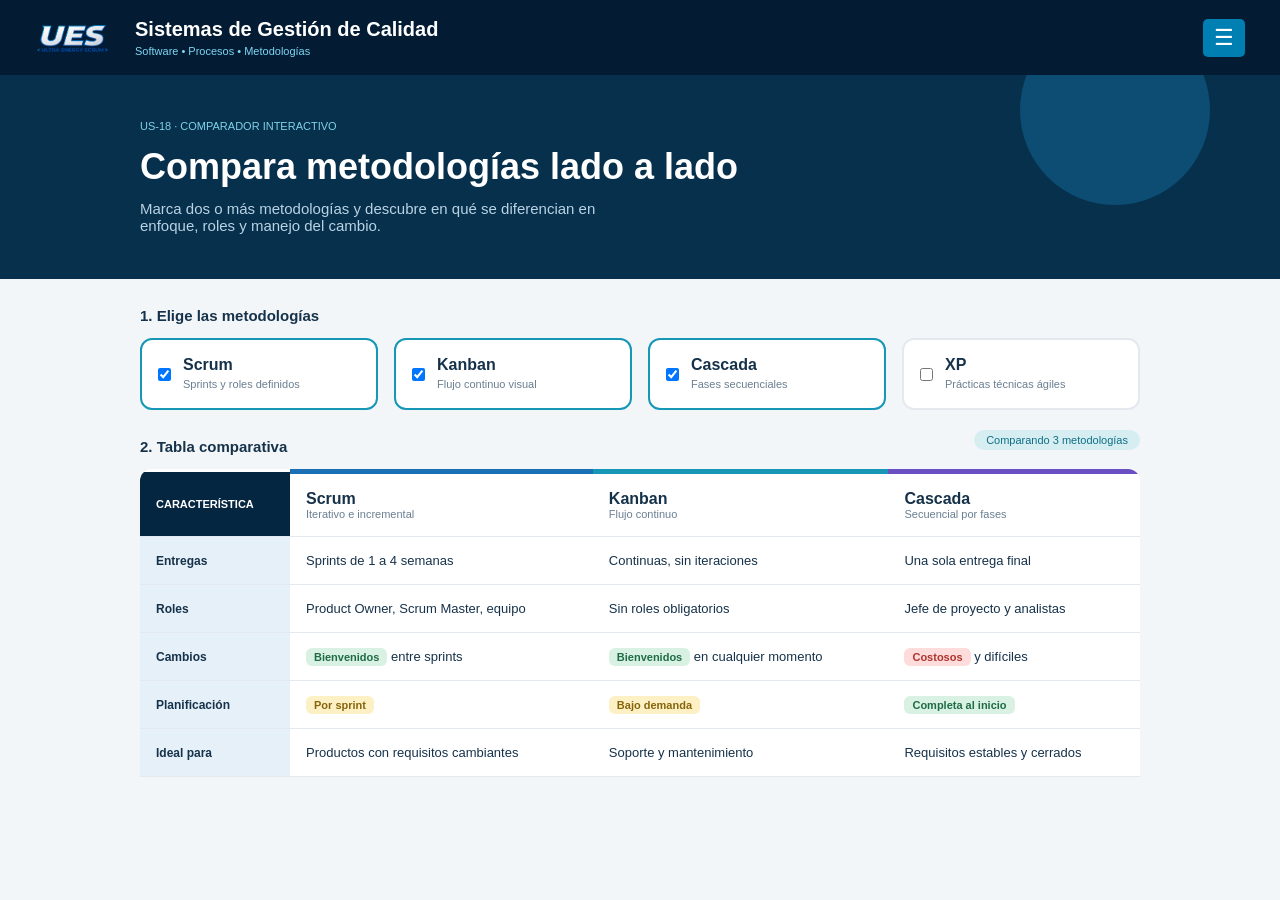
==== Html/cuadro_comparativo.html @ a3328ce8 "Página acomodada con el nuevo menú actualizado" ====
<!DOCTYPE html>
<html lang="es">
<head>
  <meta charset="UTF-8">
  <meta name="viewport" content="width=device-width, initial-scale=1">
  <title>UES - Comparador de metodologías</title>
  <link rel="stylesheet" href="../css/metodologias.css">
</head>
<body>

  <header>

        <div class="logo">
            <img src="../imagenes/LOGOUES2.png" alt="Logo UES">
        </div>

        <div class="titulo">
            <h1>Sistemas de Gestión de Calidad</h1>
            <p>Software • Procesos • Metodologías</p>
        </div>

        <nav class="menu">

            <button class="menu-boton">
                ☰
            </button>

            <div class="menu-opciones">

                <a href="../Html/Inicio.html">Inicio</a>

                <li>
                    <div class="fila-menu">
                        <a href="../Html/herramientas_de_calidad.html">Gestion de Calidad</a>
                        <button class="flecha" onclick="abrirSubmenu()">&#9662;</button>
                    </div>
                    <ul class="submenu" id="submenu">
                        <li><a href="#">Us-2 Fundamentos</a></li>
                        <li><a href="../Html/tecnicas_de_aseguramiento.html">Tecnicas de Aseguramiento</a></li>
                        <li><a href="../Html/aseguramiento_de_calidad.html">Herramientas de Calidad</a></li>
                    </ul>
                </li>

                <li>
                    <div class="fila-menu">
                        <a href="../Html/herramientas_de_calidad.html">Procesos de Desarrollo del Software</a>
                        <button class="flecha" onclick="abrirSubmenu()">&#9662;</button>
                    </div>
                    <ul class="submenu" id="submenu">
                        <li><a href="../Html/SDLC.html">Ciclo de Vida del Software</a></li>
                        <li><a href="">US-6 Modelos Tradicionales</a></li>
                        <li><a href="#">US-7 Modelos Tradicionales</a></li>
                        <li><a href="#">Metodologias </a></li>
                    </ul>
                </li>

                

                <li>
                    <div class="fila-menu">
                        <a href="../Html/herramientas_de_calidad.html">Metodologias en Detalles</a>
                        <button class="flecha" onclick="abrirSubmenu()">&#9662;</button>
                    </div>
                    <ul class="submenu" id="submenu">
                        <li><a href="#">US-10 Sección Profunda de Scrum</a></li>
                        <li><a href="#">US-11 Sección Profunda de Kanban</a></li>
                    </ul>
                </li>

                <li>
                    <div class="fila-menu">
                        <a href="../Html/herramientas_de_calidad.html">Recursos y Aprendizaje</a>
                        <button class="flecha" onclick="abrirSubmenu()">&#9662;</button>
                    </div>
                    <ul class="submenu" id="submenu">
                        <li><a href="#">US-12 Glosario</a></li>
                        <li><a href="#">US-13 Preguntas Frecuentes</a></li>
                        <li><a href="#">US-14 Enlaces de Interes</a></li>
                        <li><a href="#">US-15 Ejercicios y Casos Prácticos</a></li>
                    </ul>
                </li>

                <a href="../Html/nosotros.html">
                  Sobre Nosotros
                </a>

                <a href="../Html/Formulario.html">
                 Contacto
                </a>
                

                <li>
                    <div class="fila-menu">
                        <a href="../Html/herramientas_de_calidad.html">Herramientas interactivas</a>
                        <button class="flecha" onclick="abrirSubmenu()">&#9662;</button>
                    </div>
                    <ul class="submenu" id="submenu">
                        <li><a href="../Html/cuadro_comparativo.html">Cuadro Comparativo</a></li>
                        <li><a href="../Html/Encuesta.html">Encuesta</a></li>
                    </ul>
                </li>

            </div>


          </nav>

    </header>

  <!-- PORTADA -->
  <div class="portada">
    <div class="circulo"></div>
    <div class="contenedor">
      <p class="etiqueta">US-18 · COMPARADOR INTERACTIVO</p>
      <h1>Compara metodologías lado a lado</h1>
      <p class="descripcion">Marca dos o más metodologías y descubre en qué se diferencian en enfoque, roles y manejo del cambio.</p>
    </div>
  </div>

  <div class="contenedor">

    <h2>1. Elige las metodologías</h2>

    <div class="tarjetas">
      <label class="tarjeta marcada" id="card-scrum">
        <input type="checkbox" id="chk-scrum" checked onclick="mostrar()">
        <span><b>Scrum</b><br><small>Sprints y roles definidos</small></span>
      </label>

      <label class="tarjeta marcada" id="card-kanban">
        <input type="checkbox" id="chk-kanban" checked onclick="mostrar()">
        <span><b>Kanban</b><br><small>Flujo continuo visual</small></span>
      </label>

      <label class="tarjeta marcada" id="card-cascada">
        <input type="checkbox" id="chk-cascada" checked onclick="mostrar()">
        <span><b>Cascada</b><br><small>Fases secuenciales</small></span>
      </label>

      <label class="tarjeta" id="card-xp">
        <input type="checkbox" id="chk-xp" onclick="mostrar()">
        <span><b>XP</b><br><small>Prácticas técnicas ágiles</small></span>
      </label>
    </div>

    <div class="titulo-tabla">
      <h2>2. Tabla comparativa</h2>
      <span class="contador" id="contador">Comparando 3 metodologías</span>
    </div>

    <p class="aviso" id="aviso">Selecciona al menos 2 metodologías para comparar.</p>

    <div class="caja-tabla">
      <table>
        <tr>
          <th class="esquina">CARACTERÍSTICA</th>
          <th class="col-scrum borde-scrum"><span class="nombre">Scrum</span><span class="sub">Iterativo e incremental</span></th>
          <th class="col-kanban borde-kanban"><span class="nombre">Kanban</span><span class="sub">Flujo continuo</span></th>
          <th class="col-cascada borde-cascada"><span class="nombre">Cascada</span><span class="sub">Secuencial por fases</span></th>
          <th class="col-xp borde-xp"><span class="nombre">XP</span><span class="sub">Ciclos cortos y calidad técnica</span></th>
        </tr>

        <tr>
          <td class="lateral">Entregas</td>
          <td class="col-scrum">Sprints de 1 a 4 semanas</td>
          <td class="col-kanban">Continuas, sin iteraciones</td>
          <td class="col-cascada">Una sola entrega final</td>
          <td class="col-xp">Versiones pequeñas cada 1 o 2 semanas</td>
        </tr>

        <tr>
          <td class="lateral">Roles</td>
          <td class="col-scrum">Product Owner, Scrum Master, equipo</td>
          <td class="col-kanban">Sin roles obligatorios</td>
          <td class="col-cascada">Jefe de proyecto y analistas</td>
          <td class="col-xp">Cliente, programadores y coach</td>
        </tr>

        <tr>
          <td class="lateral">Cambios</td>
          <td class="col-scrum"><span class="verde">Bienvenidos</span> entre sprints</td>
          <td class="col-kanban"><span class="verde">Bienvenidos</span> en cualquier momento</td>
          <td class="col-cascada"><span class="rojo">Costosos</span> y difíciles</td>
          <td class="col-xp"><span class="verde">Bienvenidos</span> en todo momento</td>
        </tr>

        <tr>
          <td class="lateral">Planificación</td>
          <td class="col-scrum"><span class="amarillo">Por sprint</span></td>
          <td class="col-kanban"><span class="amarillo">Bajo demanda</span></td>
          <td class="col-cascada"><span class="verde">Completa al inicio</span></td>
          <td class="col-xp"><span class="amarillo">Por iteración</span></td>
        </tr>

        <tr>
          <td class="lateral">Ideal para</td>
          <td class="col-scrum">Productos con requisitos cambiantes</td>
          <td class="col-kanban">Soporte y mantenimiento</td>
          <td class="col-cascada">Requisitos estables y cerrados</td>
          <td class="col-xp">Equipos pequeños con alta calidad técnica</td>
        </tr>
      </table>
    </div>

  </div>

  <script src="../js/metodologias.js"></script>
</body>
</html>
---- css/metodologias.css ----
* {
  box-sizing: border-box;
  margin: 0;
  padding: 0;
}

body {
  font-family: Arial, sans-serif;
  background: #f3f6f9;
  color: #16324a;
}

a {
  text-decoration: none;
  color: inherit;
}

ul {
  list-style: none;
}

.contenedor {
  width: 90%;
  max-width: 1000px;
  margin: 0 auto;
}

header {

    width: 100%;
    height: 75px;

    background-color: #031b33;

    display: flex;
    align-items: center;

    padding: 0 35px;

    color: white;

}

.logo {

    width: 100px;

    display: flex;
    align-items: center;

}


.logo img {

    width: 75px;

}

.titulo {

    width: 350px;

}


.titulo h1 {

    font-size: 20px;

    color: white;

    margin-bottom: 4px;

}


.titulo p {

    font-size: 11px;

    color: #7ed6f5;

}

/* ---------- Menú hamburguesa ---------- */
.menu {
    margin-left: auto;
    position: relative;
}

.menu-boton {
    width: 42px;
    height: 38px;
    background-color: #007fb3;
    color: white;
    border: none;
    border-radius: 5px;
    font-size: 22px;
    cursor: pointer;
}

.menu-opciones {
    position: absolute;
    right: 42px;              /* pegado al botón, sin espacio en el medio */
    top: 0;
    width: 280px;
    max-width: calc(100vw - 70px);
    max-height: 80vh;         /* si el menú es muy largo, tiene scroll */
    overflow-y: auto;
    background-color: #031b33;
    border: 1px solid #007fb3;
    border-radius: 6px;
    box-shadow: 0 5px 15px rgba(0, 0, 0, 0.3);
    opacity: 0;
    visibility: hidden;
    transform: translateX(20px);
    transition: 0.25s ease;
    z-index: 1000;
}

.menu:hover .menu-opciones {
    opacity: 1;
    visibility: visible;
    transform: translateX(0);
}

/* Se agrega con el clic del botón */
.menu-opciones.abierto {
    opacity: 1;
    visibility: visible;
    transform: translateX(0);
}

/* Quitar los puntitos de las listas */
.menu-opciones li {
    list-style: none;
}

/* ---------- Enlaces principales ---------- */
.menu-opciones a {
    display: block;
    padding: 12px 15px;
    color: white;
    text-decoration: none;
    font-size: 13px;
    line-height: 1.3;
    border-bottom: 1px solid #164363;
    transition: 0.2s;
}

.menu-opciones a:hover {
    background-color: #007fb3;
    padding-left: 20px;
}

/* ---------- Fila con flecha ---------- */
.fila-menu {
    display: flex;
    border-bottom: 1px solid #164363;
}

.menu-opciones .fila-menu a {
    flex: 1;
    border-bottom: none;
}

.flecha {
    width: 46px;
    background: none;
    border: none;
    border-left: 1px solid #164363;
    color: white;
    font-size: 16px;
    cursor: pointer;
}

.flecha:hover {
    background-color: #007fb3;
}

.flecha.activa {
    background-color: #0b3a5e;
    color: #7fd3e8;
}

/* ---------- Submenús ---------- */
.submenu {
    display: none;
    background-color: #052a4a;
}

.submenu.mostrar {
    display: block;
}

.menu-opciones .submenu a {
    padding-left: 28px;
    font-size: 12px;
    color: #b5e3f1;
    border-bottom: 1px solid #0f3a5c;
}

.menu-opciones .submenu a:hover {
    padding-left: 34px;
    color: white;
}

/* Detalles del final del menú */
.menu-opciones > li:last-child .fila-menu {
    border-bottom: none;
}

.menu-opciones > li:last-child .submenu {
    border-top: 1px solid #164363;
}

.menu-opciones > li:last-child .submenu li:last-child a {
    border-bottom: none;
}

/* ---------- Portada ---------- */
.portada {
  position: relative;
  background: #07304d;
  color: white;
  padding: 45px 0;
  overflow: hidden;
}

.circulo {
  position: absolute;
  top: -60px;
  right: 70px;
  width: 190px;
  height: 190px;
  border-radius: 50%;
  background: #0d4d73;
}

.portada .contenedor {
  position: relative;
}

.etiqueta {
  font-size: 11px;
  color: #7fd3e8;
  margin-bottom: 14px;
}

.portada h1 {
  font-size: 36px;
  margin-bottom: 12px;
}

.descripcion {
  max-width: 480px;
  font-size: 15px;
  color: #b9d3e3;
}

/* ---------- Tarjetas ---------- */
h2 {
  font-size: 15px;
  margin: 28px 0 14px 0;
}

.tarjetas {
  display: flex;
  flex-wrap: wrap;
  gap: 16px;
}

.tarjeta {
  flex: 1;
  min-width: 180px;
  display: flex;
  align-items: center;
  gap: 12px;
  background: white;
  border: 2px solid #e3e9ef;
  border-radius: 12px;
  padding: 16px;
  cursor: pointer;
}

.tarjeta.marcada {
  border-color: #1597b5;
}

.tarjeta small {
  font-size: 11px;
  color: #6b7f92;
}

/* ---------- Tabla ---------- */
.titulo-tabla {
  display: flex;
  justify-content: space-between;
  align-items: center;
}

.contador {
  background: #d6eef2;
  color: #0e6f86;
  font-size: 11px;
  padding: 4px 12px;
  border-radius: 20px;
}

.aviso {
  display: none;
  color: #b1332e;
  font-size: 13px;
  margin-bottom: 10px;
}

.caja-tabla {
  background: white;
  border-radius: 12px 12px 0 0;
  overflow-x: auto;
  margin-bottom: 50px;
}

table {
  width: 100%;
  min-width: 560px;
  border-collapse: collapse;
}

th, td {
  text-align: left;
  padding: 16px;
  font-size: 13px;
  border-bottom: 1px solid #e3e9ef;
}

.esquina {
  background: #052640;
  color: white;
  font-size: 11px;
  width: 150px;
  padding: 26px 16px;
}

.lateral {
  background: #e6f0f8;
  font-weight: bold;
  font-size: 12px;
}

.nombre {
  display: block;
  font-size: 16px;
}

.sub {
  display: block;
  font-size: 11px;
  font-weight: normal;
  color: #6b7f92;
}

.borde-scrum { border-top: 5px solid #1a6fb5; }
.borde-kanban { border-top: 5px solid #1597b5; }
.borde-cascada { border-top: 5px solid #6a4fc2; }
.borde-xp { border-top: 5px solid #e08a1e; }

/* Etiquetas de colores */
.verde, .amarillo, .rojo {
  font-size: 11px;
  font-weight: bold;
  padding: 3px 8px;
  border-radius: 6px;
}

.verde { background: #d8f1e2; color: #1f6b46; }
.amarillo { background: #fdf0c4; color: #86650a; }
.rojo { background: #fddcdb; color: #b1332e; }

/* ---------- Pantallas chicas ---------- */
@media (max-width: 700px) {
  .enlaces {
    display: none;
  }
  .portada h1 {
    font-size: 28px;
  }
}
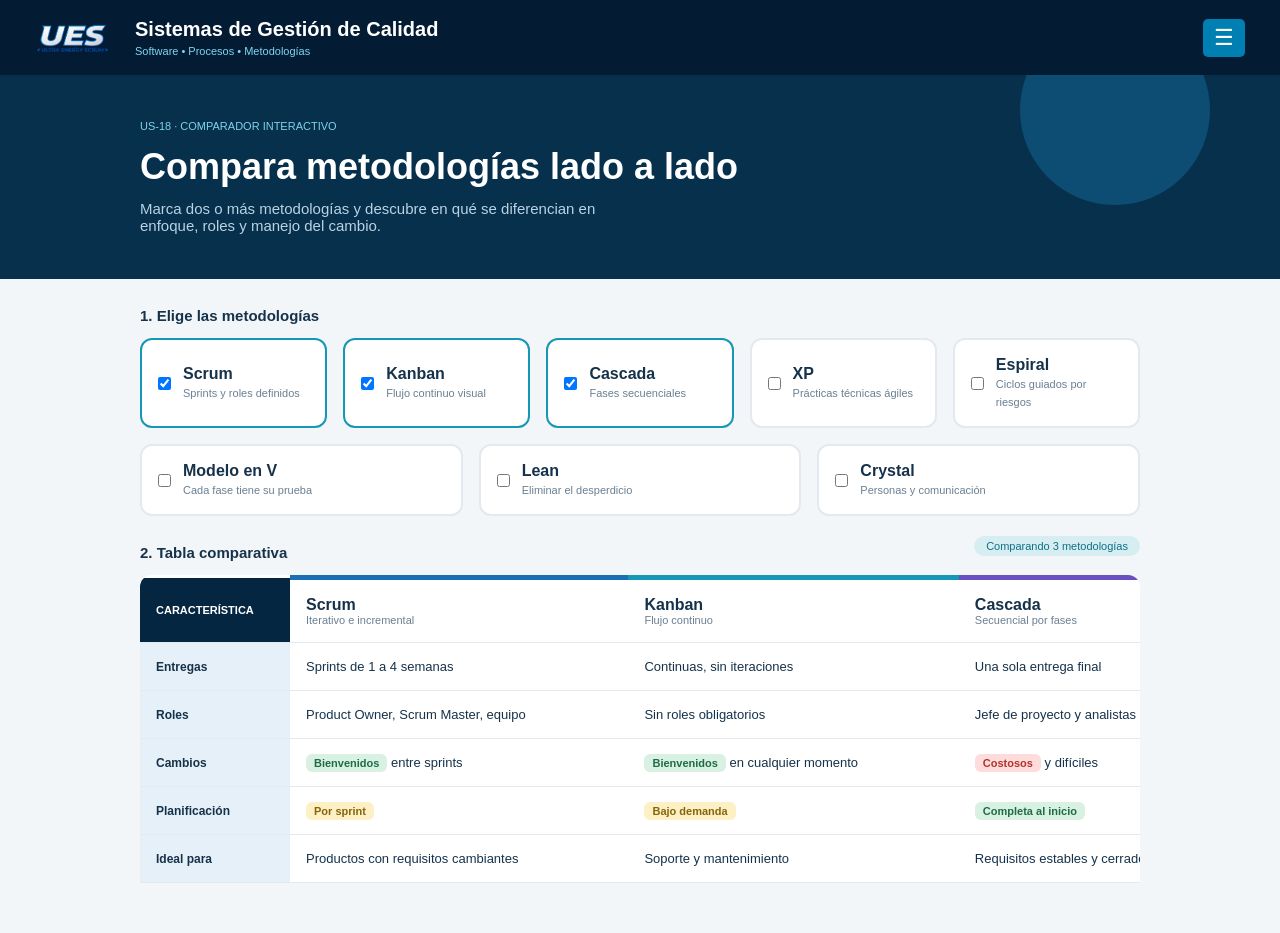
==== commit 8789f094: "Agregando nuevas metodologias" ====
--- a/Html/cuadro_comparativo.html
+++ b/Html/cuadro_comparativo.html
@@ -4,7 +4,7 @@
   <meta charset="UTF-8">
   <meta name="viewport" content="width=device-width, initial-scale=1">
   <title>UES - Comparador de metodologías</title>
-  <link rel="stylesheet" href="../css/metodologias.css">
+  <link rel="stylesheet" href="../css/cuadro_comparativo.css">
 </head>
 <body>
 
@@ -62,8 +62,8 @@
                         <button class="flecha" onclick="abrirSubmenu()">&#9662;</button>
                     </div>
                     <ul class="submenu" id="submenu">
-                        <li><a href="#">US-10 Sección Profunda de Scrum</a></li>
-                        <li><a href="#">US-11 Sección Profunda de Kanban</a></li>
+                        <li><a href="../Html/Scrum_profundo.html">Sección Profunda de Scrum</a></li>
+                        <li><a href="../Html/kanban_profundo.html">Sección Profunda de Kanban</a></li>
                     </ul>
                 </li>
 
@@ -141,6 +141,27 @@
         <input type="checkbox" id="chk-xp" onclick="mostrar()">
         <span><b>XP</b><br><small>Prácticas técnicas ágiles</small></span>
       </label>
+
+      <!-- METODOLOGÍAS AGREGADAS -->
+      <label class="tarjeta" id="card-espiral">
+        <input type="checkbox" id="chk-espiral" onclick="mostrar()">
+        <span><b>Espiral</b><br><small>Ciclos guiados por riesgos</small></span>
+      </label>
+
+      <label class="tarjeta" id="card-modelov">
+        <input type="checkbox" id="chk-modelov" onclick="mostrar()">
+        <span><b>Modelo en V</b><br><small>Cada fase tiene su prueba</small></span>
+      </label>
+
+      <label class="tarjeta" id="card-lean">
+        <input type="checkbox" id="chk-lean" onclick="mostrar()">
+        <span><b>Lean</b><br><small>Eliminar el desperdicio</small></span>
+      </label>
+
+      <label class="tarjeta" id="card-crystal">
+        <input type="checkbox" id="chk-crystal" onclick="mostrar()">
+        <span><b>Crystal</b><br><small>Personas y comunicación</small></span>
+      </label>
     </div>
 
     <div class="titulo-tabla">
@@ -158,6 +179,10 @@
           <th class="col-kanban borde-kanban"><span class="nombre">Kanban</span><span class="sub">Flujo continuo</span></th>
           <th class="col-cascada borde-cascada"><span class="nombre">Cascada</span><span class="sub">Secuencial por fases</span></th>
           <th class="col-xp borde-xp"><span class="nombre">XP</span><span class="sub">Ciclos cortos y calidad técnica</span></th>
+          <th class="col-espiral borde-espiral"><span class="nombre">Espiral</span><span class="sub">Iterativo guiado por riesgos</span></th>
+          <th class="col-modelov borde-modelov"><span class="nombre">Modelo en V</span><span class="sub">Secuencial con pruebas por fase</span></th>
+          <th class="col-lean borde-lean"><span class="nombre">Lean</span><span class="sub">Eliminar desperdicio</span></th>
+          <th class="col-crystal borde-crystal"><span class="nombre">Crystal</span><span class="sub">Centrado en las personas</span></th>
         </tr>
 
         <tr>
@@ -166,6 +191,10 @@
           <td class="col-kanban">Continuas, sin iteraciones</td>
           <td class="col-cascada">Una sola entrega final</td>
           <td class="col-xp">Versiones pequeñas cada 1 o 2 semanas</td>
+          <td class="col-espiral">Una versión más completa en cada ciclo</td>
+          <td class="col-modelov">Una sola entrega final, validada fase por fase</td>
+          <td class="col-lean">Frecuentes, entregando solo lo que aporta valor</td>
+          <td class="col-crystal">Frecuentes, en iteraciones cortas</td>
         </tr>
 
         <tr>
@@ -174,6 +203,10 @@
           <td class="col-kanban">Sin roles obligatorios</td>
           <td class="col-cascada">Jefe de proyecto y analistas</td>
           <td class="col-xp">Cliente, programadores y coach</td>
+          <td class="col-espiral">Jefe de proyecto, analistas de riesgos y equipo técnico</td>
+          <td class="col-modelov">Jefe de proyecto, analistas, desarrolladores y testers</td>
+          <td class="col-lean">Equipo autónomo con apoyo de la dirección</td>
+          <td class="col-crystal">Roles flexibles según el tamaño del equipo</td>
         </tr>
 
         <tr>
@@ -182,6 +215,10 @@
           <td class="col-kanban"><span class="verde">Bienvenidos</span> en cualquier momento</td>
           <td class="col-cascada"><span class="rojo">Costosos</span> y difíciles</td>
           <td class="col-xp"><span class="verde">Bienvenidos</span> en todo momento</td>
+          <td class="col-espiral"><span class="amarillo">Moderados</span> entre ciclos</td>
+          <td class="col-modelov"><span class="rojo">Costosos</span> y difíciles</td>
+          <td class="col-lean"><span class="verde">Bienvenidos</span>, se decide lo más tarde posible</td>
+          <td class="col-crystal"><span class="verde">Bienvenidos</span> adaptando el método</td>
         </tr>
 
         <tr>
@@ -190,6 +227,10 @@
           <td class="col-kanban"><span class="amarillo">Bajo demanda</span></td>
           <td class="col-cascada"><span class="verde">Completa al inicio</span></td>
           <td class="col-xp"><span class="amarillo">Por iteración</span></td>
+          <td class="col-espiral"><span class="amarillo">Por ciclo</span></td>
+          <td class="col-modelov"><span class="verde">Completa al inicio</span></td>
+          <td class="col-lean"><span class="amarillo">Según la demanda</span></td>
+          <td class="col-crystal"><span class="amarillo">Por iteración</span></td>
         </tr>
 
         <tr>
@@ -198,6 +239,10 @@
           <td class="col-kanban">Soporte y mantenimiento</td>
           <td class="col-cascada">Requisitos estables y cerrados</td>
           <td class="col-xp">Equipos pequeños con alta calidad técnica</td>
+          <td class="col-espiral">Proyectos grandes, costosos y con muchos riesgos</td>
+          <td class="col-modelov">Sistemas críticos donde las pruebas son clave</td>
+          <td class="col-lean">Equipos que quieren reducir desperdicios y ganar eficiencia</td>
+          <td class="col-crystal">Equipos pequeños que priorizan la comunicación</td>
         </tr>
       </table>
     </div>
--- a/css/cuadro_comparativo.css
+++ b/css/cuadro_comparativo.css
@@ -0,0 +1,393 @@
+* {
+  box-sizing: border-box;
+  margin: 0;
+  padding: 0;
+}
+
+body {
+  font-family: Arial, sans-serif;
+  background: #f3f6f9;
+  color: #16324a;
+}
+
+a {
+  text-decoration: none;
+  color: inherit;
+}
+
+ul {
+  list-style: none;
+}
+
+.contenedor {
+  width: 90%;
+  max-width: 1000px;
+  margin: 0 auto;
+}
+
+header {
+
+    width: 100%;
+    height: 75px;
+
+    background-color: #031b33;
+
+    display: flex;
+    align-items: center;
+
+    padding: 0 35px;
+
+    color: white;
+
+}
+
+.logo {
+
+    width: 100px;
+
+    display: flex;
+    align-items: center;
+
+}
+
+
+.logo img {
+
+    width: 75px;
+
+}
+
+.titulo {
+
+    width: 350px;
+
+}
+
+
+.titulo h1 {
+
+    font-size: 20px;
+
+    color: white;
+
+    margin-bottom: 4px;
+
+}
+
+
+.titulo p {
+
+    font-size: 11px;
+
+    color: #7ed6f5;
+
+}
+
+/* ---------- Menú hamburguesa ---------- */
+.menu {
+    margin-left: auto;
+    position: relative;
+}
+
+.menu-boton {
+    width: 42px;
+    height: 38px;
+    background-color: #007fb3;
+    color: white;
+    border: none;
+    border-radius: 5px;
+    font-size: 22px;
+    cursor: pointer;
+}
+
+.menu-opciones {
+    position: absolute;
+    right: 42px;              /* pegado al botón, sin espacio en el medio */
+    top: 0;
+    width: 280px;
+    max-width: calc(100vw - 70px);
+    max-height: 80vh;         /* si el menú es muy largo, tiene scroll */
+    overflow-y: auto;
+    background-color: #031b33;
+    border: 1px solid #007fb3;
+    border-radius: 6px;
+    box-shadow: 0 5px 15px rgba(0, 0, 0, 0.3);
+    opacity: 0;
+    visibility: hidden;
+    transform: translateX(20px);
+    transition: 0.25s ease;
+    z-index: 1000;
+}
+
+.menu:hover .menu-opciones {
+    opacity: 1;
+    visibility: visible;
+    transform: translateX(0);
+}
+
+/* Se agrega con el clic del botón */
+.menu-opciones.abierto {
+    opacity: 1;
+    visibility: visible;
+    transform: translateX(0);
+}
+
+/* Quitar los puntitos de las listas */
+.menu-opciones li {
+    list-style: none;
+}
+
+/* ---------- Enlaces principales ---------- */
+.menu-opciones a {
+    display: block;
+    padding: 12px 15px;
+    color: white;
+    text-decoration: none;
+    font-size: 13px;
+    line-height: 1.3;
+    border-bottom: 1px solid #164363;
+    transition: 0.2s;
+}
+
+.menu-opciones a:hover {
+    background-color: #007fb3;
+    padding-left: 20px;
+}
+
+/* ---------- Fila con flecha ---------- */
+.fila-menu {
+    display: flex;
+    border-bottom: 1px solid #164363;
+}
+
+.menu-opciones .fila-menu a {
+    flex: 1;
+    border-bottom: none;
+}
+
+.flecha {
+    width: 46px;
+    background: none;
+    border: none;
+    border-left: 1px solid #164363;
+    color: white;
+    font-size: 16px;
+    cursor: pointer;
+}
+
+.flecha:hover {
+    background-color: #007fb3;
+}
+
+.flecha.activa {
+    background-color: #0b3a5e;
+    color: #7fd3e8;
+}
+
+/* ---------- Submenús ---------- */
+.submenu {
+    display: none;
+    background-color: #052a4a;
+}
+
+.submenu.mostrar {
+    display: block;
+}
+
+.menu-opciones .submenu a {
+    padding-left: 28px;
+    font-size: 12px;
+    color: #b5e3f1;
+    border-bottom: 1px solid #0f3a5c;
+}
+
+.menu-opciones .submenu a:hover {
+    padding-left: 34px;
+    color: white;
+}
+
+/* Detalles del final del menú */
+.menu-opciones > li:last-child .fila-menu {
+    border-bottom: none;
+}
+
+.menu-opciones > li:last-child .submenu {
+    border-top: 1px solid #164363;
+}
+
+.menu-opciones > li:last-child .submenu li:last-child a {
+    border-bottom: none;
+}
+
+/* ---------- Portada ---------- */
+.portada {
+  position: relative;
+  background: #07304d;
+  color: white;
+  padding: 45px 0;
+  overflow: hidden;
+}
+
+.circulo {
+  position: absolute;
+  top: -60px;
+  right: 70px;
+  width: 190px;
+  height: 190px;
+  border-radius: 50%;
+  background: #0d4d73;
+}
+
+.portada .contenedor {
+  position: relative;
+}
+
+.etiqueta {
+  font-size: 11px;
+  color: #7fd3e8;
+  margin-bottom: 14px;
+}
+
+.portada h1 {
+  font-size: 36px;
+  margin-bottom: 12px;
+}
+
+.descripcion {
+  max-width: 480px;
+  font-size: 15px;
+  color: #b9d3e3;
+}
+
+/* ---------- Tarjetas ---------- */
+h2 {
+  font-size: 15px;
+  margin: 28px 0 14px 0;
+}
+
+.tarjetas {
+  display: flex;
+  flex-wrap: wrap;
+  gap: 16px;
+}
+
+.tarjeta {
+  flex: 1;
+  min-width: 180px;
+  display: flex;
+  align-items: center;
+  gap: 12px;
+  background: white;
+  border: 2px solid #e3e9ef;
+  border-radius: 12px;
+  padding: 16px;
+  cursor: pointer;
+}
+
+.tarjeta.marcada {
+  border-color: #1597b5;
+}
+
+.tarjeta small {
+  font-size: 11px;
+  color: #6b7f92;
+}
+
+/* ---------- Tabla ---------- */
+.titulo-tabla {
+  display: flex;
+  justify-content: space-between;
+  align-items: center;
+}
+
+.contador {
+  background: #d6eef2;
+  color: #0e6f86;
+  font-size: 11px;
+  padding: 4px 12px;
+  border-radius: 20px;
+}
+
+.aviso {
+  display: none;
+  color: #b1332e;
+  font-size: 13px;
+  margin-bottom: 10px;
+}
+
+.caja-tabla {
+  background: white;
+  border-radius: 12px 12px 0 0;
+  overflow-x: auto;
+  margin-bottom: 50px;
+}
+
+table {
+  width: 100%;
+  min-width: 1100px;
+  border-collapse: collapse;
+}
+
+th, td {
+  text-align: left;
+  padding: 16px;
+  font-size: 13px;
+  border-bottom: 1px solid #e3e9ef;
+}
+
+.esquina {
+  background: #052640;
+  color: white;
+  font-size: 11px;
+  width: 150px;
+  padding: 26px 16px;
+}
+
+.lateral {
+  background: #e6f0f8;
+  font-weight: bold;
+  font-size: 12px;
+}
+
+.nombre {
+  display: block;
+  font-size: 16px;
+}
+
+.sub {
+  display: block;
+  font-size: 11px;
+  font-weight: normal;
+  color: #6b7f92;
+}
+
+.borde-scrum { border-top: 5px solid #1a6fb5; }
+.borde-kanban { border-top: 5px solid #1597b5; }
+.borde-cascada { border-top: 5px solid #6a4fc2; }
+.borde-xp { border-top: 5px solid #e08a1e; }
+.borde-espiral { border-top: 5px solid #c2417d; }
+.borde-modelov { border-top: 5px solid #5a6b7d; }
+.borde-lean { border-top: 5px solid #3a9a47; }
+.borde-crystal { border-top: 5px solid #d4494f; }
+
+/* Etiquetas de colores */
+.verde, .amarillo, .rojo {
+  font-size: 11px;
+  font-weight: bold;
+  padding: 3px 8px;
+  border-radius: 6px;
+}
+
+.verde { background: #d8f1e2; color: #1f6b46; }
+.amarillo { background: #fdf0c4; color: #86650a; }
+.rojo { background: #fddcdb; color: #b1332e; }
+
+/* ---------- Pantallas chicas ---------- */
+@media (max-width: 700px) {
+  .enlaces {
+    display: none;
+  }
+  .portada h1 {
+    font-size: 28px;
+  }
+}
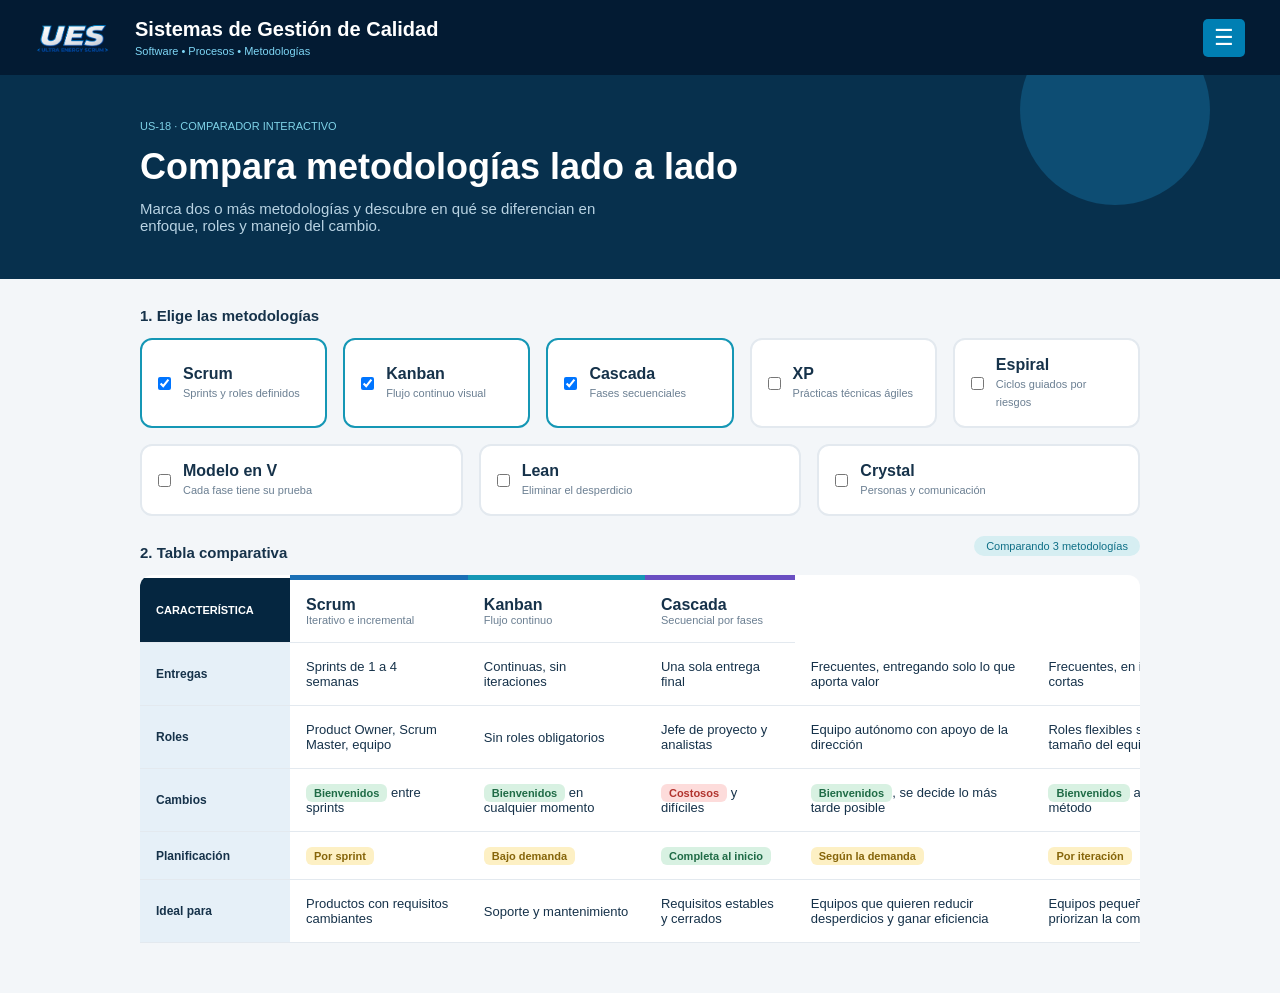
==== commit 14d483b6: "Sacando metodologias que no van" ====
--- a/Html/cuadro_comparativo.html
+++ b/Html/cuadro_comparativo.html
@@ -5,6 +5,7 @@
   <meta name="viewport" content="width=device-width, initial-scale=1">
   <title>UES - Comparador de metodologías</title>
   <link rel="stylesheet" href="../css/cuadro_comparativo.css">
+   <link rel="icon" type="image/png" href="../imagenes/LOGOUES2.png">
 </head>
 <body>
 
@@ -181,8 +182,6 @@
           <th class="col-xp borde-xp"><span class="nombre">XP</span><span class="sub">Ciclos cortos y calidad técnica</span></th>
           <th class="col-espiral borde-espiral"><span class="nombre">Espiral</span><span class="sub">Iterativo guiado por riesgos</span></th>
           <th class="col-modelov borde-modelov"><span class="nombre">Modelo en V</span><span class="sub">Secuencial con pruebas por fase</span></th>
-          <th class="col-lean borde-lean"><span class="nombre">Lean</span><span class="sub">Eliminar desperdicio</span></th>
-          <th class="col-crystal borde-crystal"><span class="nombre">Crystal</span><span class="sub">Centrado en las personas</span></th>
         </tr>
 
         <tr>
--- a/css/cuadro_comparativo.css
+++ b/css/cuadro_comparativo.css
@@ -367,8 +367,6 @@
 .borde-xp { border-top: 5px solid #e08a1e; }
 .borde-espiral { border-top: 5px solid #c2417d; }
 .borde-modelov { border-top: 5px solid #5a6b7d; }
-.borde-lean { border-top: 5px solid #3a9a47; }
-.borde-crystal { border-top: 5px solid #d4494f; }
 
 /* Etiquetas de colores */
 .verde, .amarillo, .rojo {
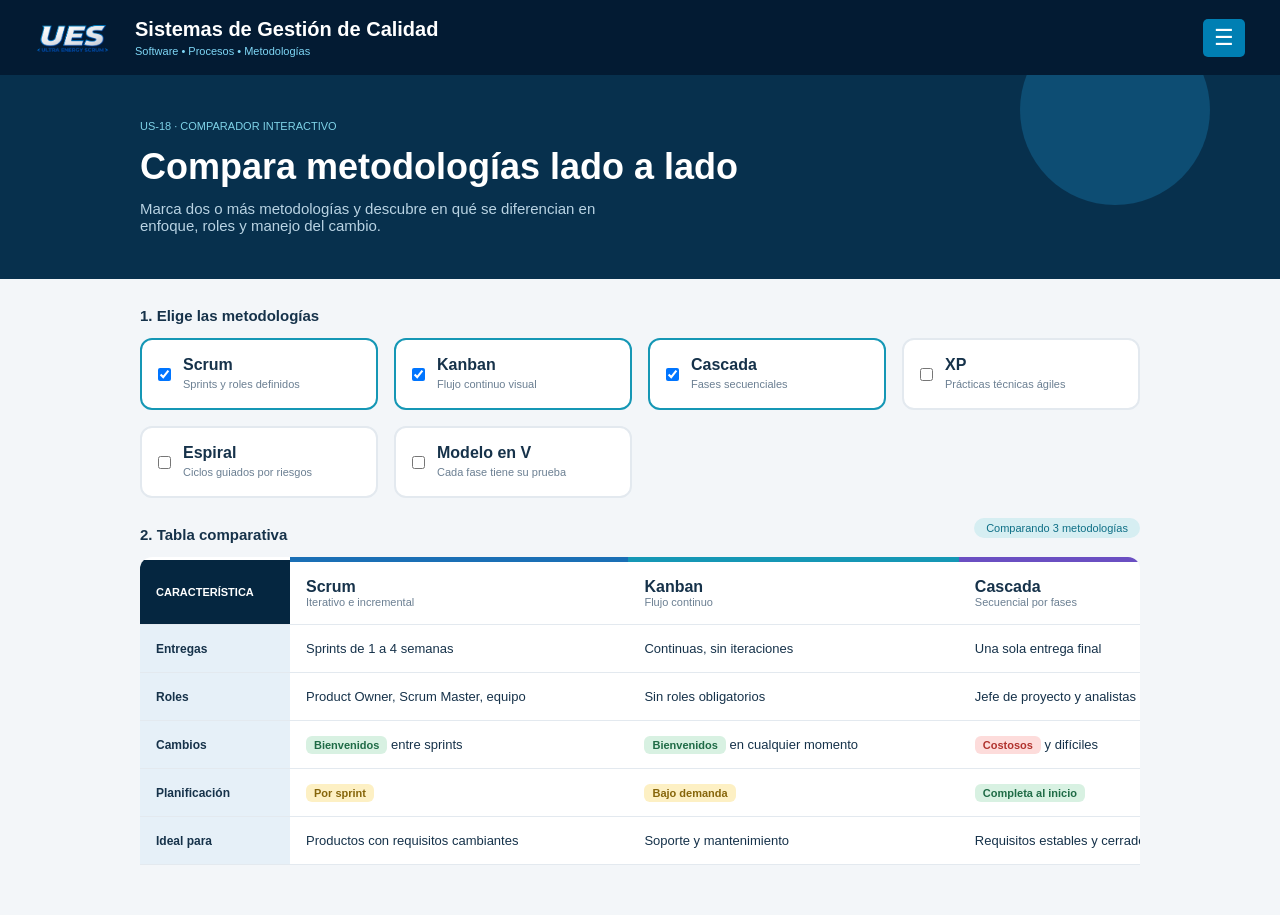
==== commit f2c1eae9: "Acomodando las tarjetas de las metodologias" ====
--- a/Html/cuadro_comparativo.html
+++ b/Html/cuadro_comparativo.html
@@ -153,16 +153,6 @@
         <input type="checkbox" id="chk-modelov" onclick="mostrar()">
         <span><b>Modelo en V</b><br><small>Cada fase tiene su prueba</small></span>
       </label>
-
-      <label class="tarjeta" id="card-lean">
-        <input type="checkbox" id="chk-lean" onclick="mostrar()">
-        <span><b>Lean</b><br><small>Eliminar el desperdicio</small></span>
-      </label>
-
-      <label class="tarjeta" id="card-crystal">
-        <input type="checkbox" id="chk-crystal" onclick="mostrar()">
-        <span><b>Crystal</b><br><small>Personas y comunicación</small></span>
-      </label>
     </div>
 
     <div class="titulo-tabla">
@@ -192,8 +182,6 @@
           <td class="col-xp">Versiones pequeñas cada 1 o 2 semanas</td>
           <td class="col-espiral">Una versión más completa en cada ciclo</td>
           <td class="col-modelov">Una sola entrega final, validada fase por fase</td>
-          <td class="col-lean">Frecuentes, entregando solo lo que aporta valor</td>
-          <td class="col-crystal">Frecuentes, en iteraciones cortas</td>
         </tr>
 
         <tr>
@@ -204,8 +192,6 @@
           <td class="col-xp">Cliente, programadores y coach</td>
           <td class="col-espiral">Jefe de proyecto, analistas de riesgos y equipo técnico</td>
           <td class="col-modelov">Jefe de proyecto, analistas, desarrolladores y testers</td>
-          <td class="col-lean">Equipo autónomo con apoyo de la dirección</td>
-          <td class="col-crystal">Roles flexibles según el tamaño del equipo</td>
         </tr>
 
         <tr>
@@ -216,8 +202,6 @@
           <td class="col-xp"><span class="verde">Bienvenidos</span> en todo momento</td>
           <td class="col-espiral"><span class="amarillo">Moderados</span> entre ciclos</td>
           <td class="col-modelov"><span class="rojo">Costosos</span> y difíciles</td>
-          <td class="col-lean"><span class="verde">Bienvenidos</span>, se decide lo más tarde posible</td>
-          <td class="col-crystal"><span class="verde">Bienvenidos</span> adaptando el método</td>
         </tr>
 
         <tr>
@@ -228,8 +212,6 @@
           <td class="col-xp"><span class="amarillo">Por iteración</span></td>
           <td class="col-espiral"><span class="amarillo">Por ciclo</span></td>
           <td class="col-modelov"><span class="verde">Completa al inicio</span></td>
-          <td class="col-lean"><span class="amarillo">Según la demanda</span></td>
-          <td class="col-crystal"><span class="amarillo">Por iteración</span></td>
         </tr>
 
         <tr>
@@ -240,8 +222,6 @@
           <td class="col-xp">Equipos pequeños con alta calidad técnica</td>
           <td class="col-espiral">Proyectos grandes, costosos y con muchos riesgos</td>
           <td class="col-modelov">Sistemas críticos donde las pruebas son clave</td>
-          <td class="col-lean">Equipos que quieren reducir desperdicios y ganar eficiencia</td>
-          <td class="col-crystal">Equipos pequeños que priorizan la comunicación</td>
         </tr>
       </table>
     </div>
--- a/css/cuadro_comparativo.css
+++ b/css/cuadro_comparativo.css
@@ -266,14 +266,12 @@
 }
 
 .tarjetas {
-  display: flex;
-  flex-wrap: wrap;
+  display: grid;
+  grid-template-columns: repeat(4, 1fr);
   gap: 16px;
 }
 
 .tarjeta {
-  flex: 1;
-  min-width: 180px;
   display: flex;
   align-items: center;
   gap: 12px;
@@ -388,4 +386,7 @@
   .portada h1 {
     font-size: 28px;
   }
+    .tarjetas {
+    grid-template-columns: 1fr 1fr;
+  }
 }
